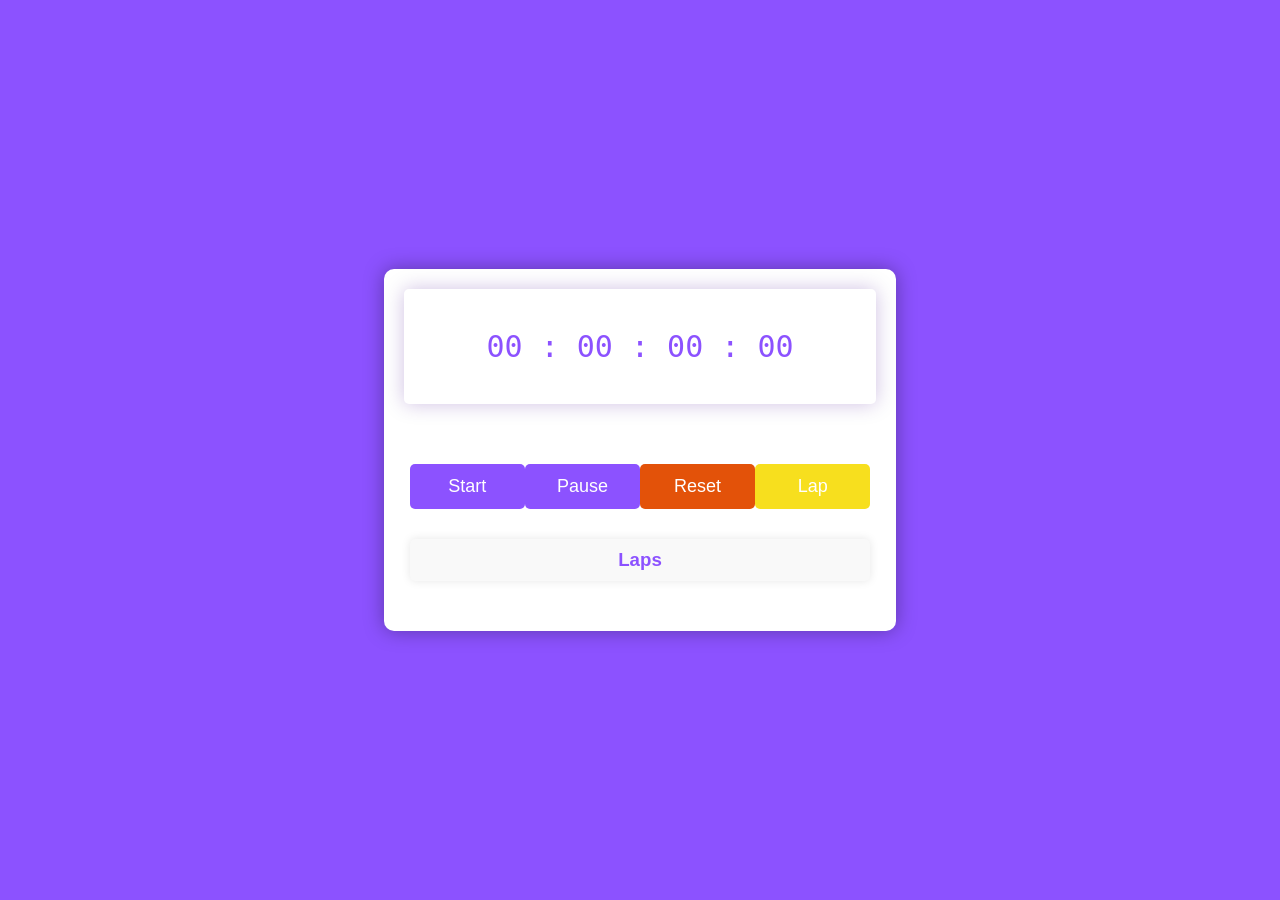
==== index.html @ fc17a27e "Prepare Task 2 for GitHub Pages deployment" ====
<!DOCTYPE html>
<html lang="en">
<head>
    <meta charset="UTF-8">
    <meta http-equiv="X-UA-Compatible" content="IE=edge">
    <meta name="viewport" content="width=device-width, initial-scale=1.0">
    <title>Stopwatch</title>
    <link rel="stylesheet" href="task2.css">
</head>
<body>
    <div class="container">
        <div class="timer-display">
            00 : 00 : 00 : 00
        </div>
        <div class="buttons">
            <button id="start-timer">Start</button>
            <button id="pause-timer">Pause</button>
            <button id="reset-timer">Reset</button>
            <button id="lap-timer">Lap</button>
        </div>
        <div class="laps">
            <h3>Laps</h3>
            <ul id="laps-list"></ul>
        </div>
    </div>

    <script src="task2.js"></script>
</body>
</html>
---- task2.css ----
*,
*:before,
*:after {
    padding: 0;
    margin: 0;
    box-sizing: border-box;
}

body {
    background: #8c52ff;
}

.container {
    background-color: #fff;
    width: 40%;
    min-width: 500px;
    position: absolute;
    transform: translate(-50%, -50%);
    top: 50%;
    left: 50%;
    padding: 20px 0;
    padding-bottom: 50px;
    border-radius: 10px;
    box-shadow: 0 0 20px rgba(0, 0, 0, 0.338);
}

.timer-display {
    position: relative;
    width: 92%;
    background: #fff;
    left: 4%;
    font-family: 'Roboto mono', monospace;
    color: #8c52ff;
    font-size: 30px;
    padding: 40px;
    display: flex;
    align-items: center;
    justify-content: space-around;
    border-radius: 5px;
    box-shadow: 0 0 20px rgba(65, 5, 145, 0.25);
}

.buttons {
    width: 90%;
    margin: 60px auto 0 auto;
    display: flex;
    justify-content: space-around;
}

.buttons button {
    width: 120px;
    height: 45px;
    background-color: #8c52ff;
    color: #fff;
    border: none;
    font-family: 'Poppins', sans-serif;
    font-size: 18px;
    border-radius: 5px;
    cursor: pointer;
    outline: none;
}

.buttons button:nth-last-child(2) {
    background-color: #e35209;
}

.buttons button:nth-last-child(1) {
    background-color: #f7df1e;
}

.buttons button:hover {
    box-shadow: 0 0 20px rgba(0, 0, 0, 0.25);
}

.laps {
    margin-top: 30px;
    width: 90%;
    margin-left: auto;
    margin-right: auto;
    background: #f9f9f9;
    border-radius: 5px;
    padding: 10px;
    box-shadow: 0 0 10px rgba(0, 0, 0, 0.1);
}

.laps h3 {
    font-family: 'Poppins', sans-serif;
    color: #8c52ff;
    text-align: center;
}

.laps ul {
    list-style-type: none;
    padding: 0;
    margin: 0;
    max-height: 150px;
    overflow-y: auto;
}

.laps li {
    font-family: 'Roboto mono', monospace;
    color: #333;
    padding: 5px 10px;
    border-bottom: 1px solid #ccc;
}
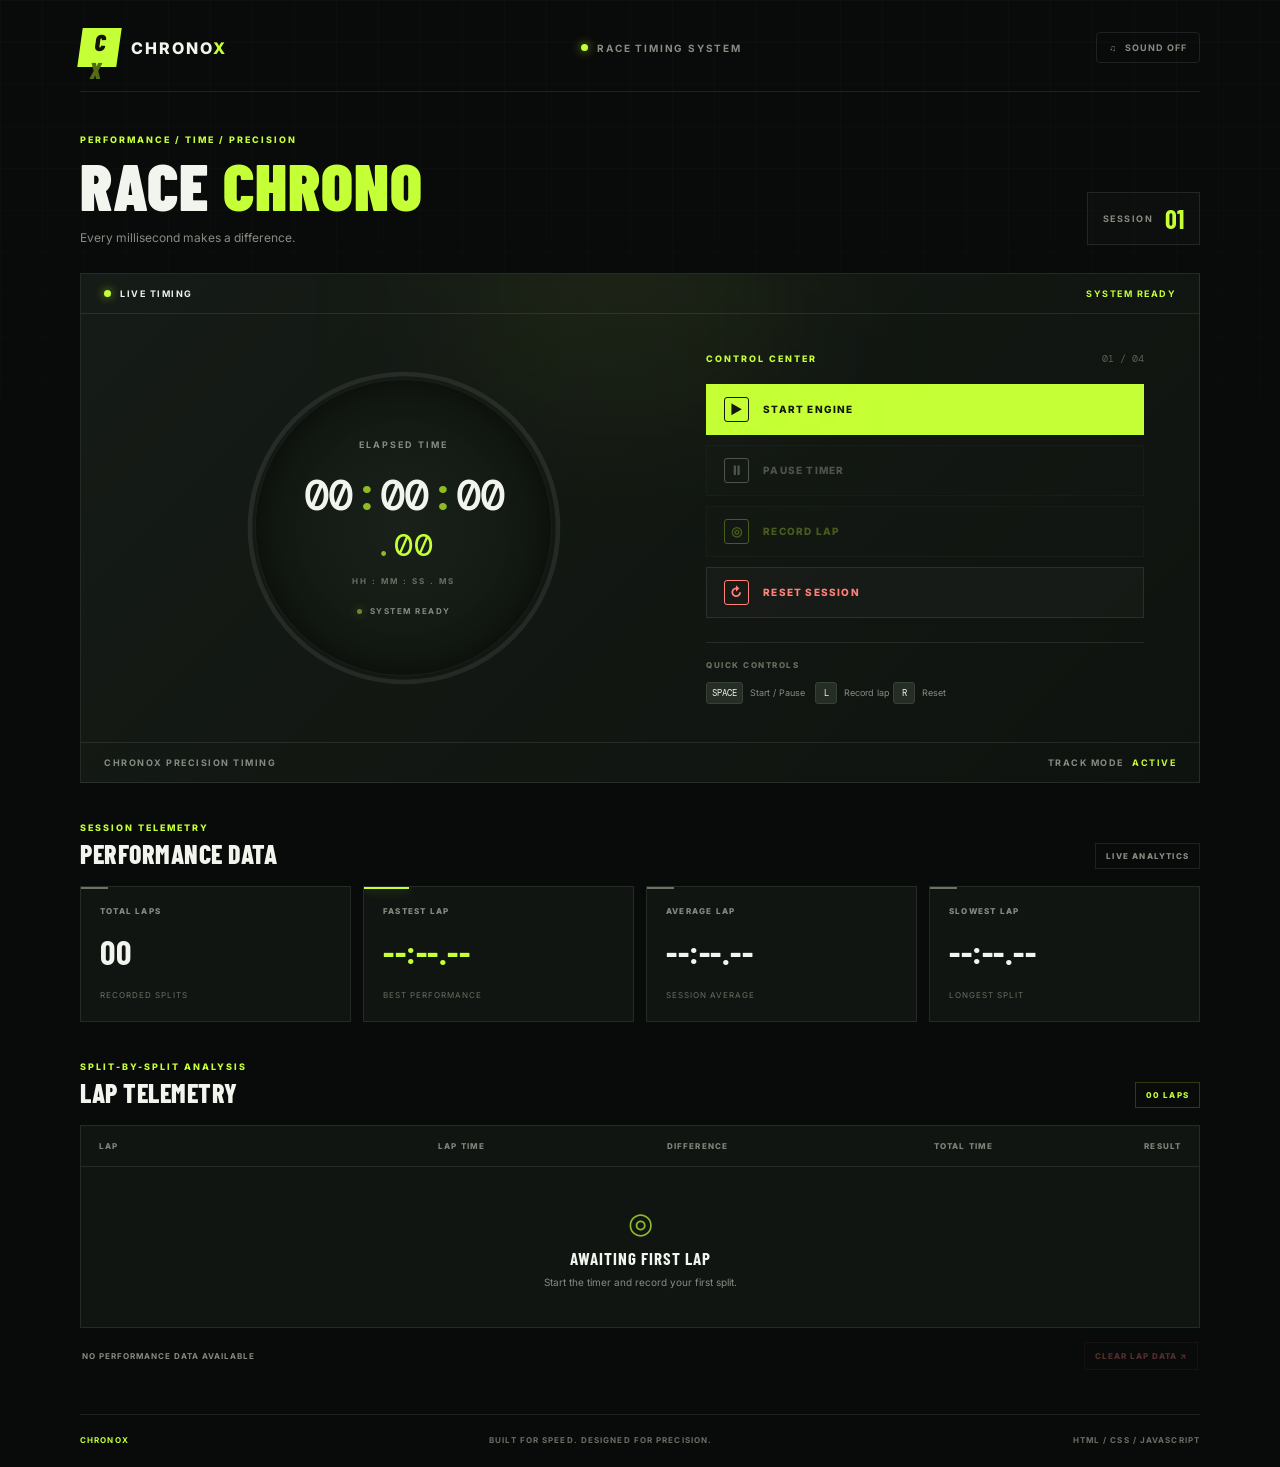
==== commit 3fbb0fc2: "Upgrade Task 2 with racing stopwatch dashboard" ====
--- a/index.html
+++ b/index.html
@@ -1,28 +1,211 @@
+
 <!DOCTYPE html>
 <html lang="en">
 <head>
     <meta charset="UTF-8">
-    <meta http-equiv="X-UA-Compatible" content="IE=edge">
     <meta name="viewport" content="width=device-width, initial-scale=1.0">
-    <title>Stopwatch</title>
+    <meta name="theme-color" content="#090b0a">
+    <title>ChronoX | Racing Stopwatch</title>
+
+    <link rel="preconnect" href="https://fonts.googleapis.com">
+    <link rel="preconnect" href="https://fonts.gstatic.com" crossorigin>
+    <link href="https://fonts.googleapis.com/css2?family=Barlow+Condensed:wght@500;600;700;800;900&family=DM+Mono:wght@400;500&family=Inter:wght@400;500;600;700;800&display=swap" rel="stylesheet">
+
     <link rel="stylesheet" href="task2.css">
 </head>
 <body>
-    <div class="container">
-        <div class="timer-display">
-            00 : 00 : 00 : 00
-        </div>
-        <div class="buttons">
-            <button id="start-timer">Start</button>
-            <button id="pause-timer">Pause</button>
-            <button id="reset-timer">Reset</button>
-            <button id="lap-timer">Lap</button>
-        </div>
-        <div class="laps">
-            <h3>Laps</h3>
-            <ul id="laps-list"></ul>
-        </div>
-    </div>
+
+    <div class="grid-background"></div>
+
+    <main class="dashboard">
+
+        <header class="topbar">
+            <a href="#" class="brand">
+                <span class="brand-mark">C<span>X</span></span>
+                <span class="brand-name">CHRONO<span>X</span></span>
+            </a>
+
+            <div class="session-label">
+                <span class="live-dot"></span>
+                RACE TIMING SYSTEM
+            </div>
+
+            <button id="sound-toggle" class="sound-toggle" type="button" aria-pressed="false">
+                <span id="sound-icon">♫</span>
+                <span id="sound-label">SOUND OFF</span>
+            </button>
+        </header>
+
+        <section class="hero-heading">
+            <div>
+                <p class="section-kicker">PERFORMANCE / TIME / PRECISION</p>
+                <h1>RACE <span>CHRONO</span></h1>
+                <p class="hero-description">Every millisecond makes a difference.</p>
+            </div>
+
+            <div class="session-number">
+                <span>SESSION</span>
+                <strong>01</strong>
+            </div>
+        </section>
+
+        <section class="main-panel">
+
+            <div class="panel-topline">
+                <span><span class="live-dot"></span> LIVE TIMING</span>
+                <span id="timer-status">SYSTEM READY</span>
+            </div>
+
+            <div class="timer-layout">
+
+                <div class="timer-ring">
+                    <svg class="progress-ring" viewBox="0 0 300 300" aria-hidden="true">
+                        <circle class="ring-track" cx="150" cy="150" r="132"></circle>
+                        <circle id="progress-circle" class="ring-progress" cx="150" cy="150" r="132"></circle>
+                    </svg>
+
+                    <div class="ring-content">
+                        <span class="ring-label">ELAPSED TIME</span>
+
+                        <div class="timer-display">
+                            <div class="main-time">
+                                <span id="hours">00</span><span class="colon">:</span><span id="minutes">00</span><span class="colon">:</span><span id="seconds">00</span>
+                            </div>
+                            <div class="millisecond-time">
+                                <span class="decimal">.</span><span id="milliseconds">00</span>
+                            </div>
+                        </div>
+
+                        <span class="timer-caption">HH : MM : SS . MS</span>
+                        <span class="timer-running-indicator">
+                            <span class="live-dot"></span>
+                            <span id="ring-status">STANDBY</span>
+                        </span>
+                    </div>
+                </div>
+
+                <div class="timer-side">
+                    <div class="side-heading">
+                        <span class="section-kicker">CONTROL CENTER</span>
+                        <span class="control-number">01 / 04</span>
+                    </div>
+
+                    <div class="control-buttons">
+                        <button id="start-timer" class="action-btn start-btn" type="button">
+                            <span class="button-symbol">▶</span>
+                            <span>START ENGINE</span>
+                        </button>
+
+                        <button id="pause-timer" class="action-btn pause-btn" type="button" disabled>
+                            <span class="button-symbol">Ⅱ</span>
+                            <span>PAUSE TIMER</span>
+                        </button>
+
+                        <button id="lap-timer" class="action-btn lap-btn" type="button" disabled>
+                            <span class="button-symbol">◎</span>
+                            <span>RECORD LAP</span>
+                        </button>
+
+                        <button id="reset-timer" class="action-btn reset-btn" type="button">
+                            <span class="button-symbol">↻</span>
+                            <span>RESET SESSION</span>
+                        </button>
+                    </div>
+
+                    <div class="shortcut-note">
+                        <span>QUICK CONTROLS</span>
+                        <div><kbd>SPACE</kbd> Start / Pause</div>
+                        <div><kbd>L</kbd> Record lap <kbd>R</kbd> Reset</div>
+                    </div>
+                </div>
+
+            </div>
+
+            <div class="panel-bottomline">
+                <span>CHRONOX PRECISION TIMING</span>
+                <span>TRACK MODE <strong>ACTIVE</strong></span>
+            </div>
+        </section>
+
+        <section class="stats-section">
+            <div class="section-title">
+                <div>
+                    <p class="section-kicker">SESSION TELEMETRY</p>
+                    <h2>PERFORMANCE DATA</h2>
+                </div>
+                <span class="data-tag">LIVE ANALYTICS</span>
+            </div>
+
+            <div class="stats-grid">
+                <article class="stat-card">
+                    <span class="stat-label">TOTAL LAPS</span>
+                    <strong id="total-laps" class="stat-value">00</strong>
+                    <span class="stat-foot">RECORDED SPLITS</span>
+                </article>
+
+                <article class="stat-card fastest-card">
+                    <span class="stat-label">FASTEST LAP</span>
+                    <strong id="best-lap" class="stat-value">--:--.--</strong>
+                    <span class="stat-foot">BEST PERFORMANCE</span>
+                </article>
+
+                <article class="stat-card">
+                    <span class="stat-label">AVERAGE LAP</span>
+                    <strong id="average-lap" class="stat-value">--:--.--</strong>
+                    <span class="stat-foot">SESSION AVERAGE</span>
+                </article>
+
+                <article class="stat-card">
+                    <span class="stat-label">SLOWEST LAP</span>
+                    <strong id="slowest-lap" class="stat-value">--:--.--</strong>
+                    <span class="stat-foot">LONGEST SPLIT</span>
+                </article>
+            </div>
+        </section>
+
+        <section class="laps-section">
+            <div class="section-title">
+                <div>
+                    <p class="section-kicker">SPLIT-BY-SPLIT ANALYSIS</p>
+                    <h2>LAP TELEMETRY</h2>
+                </div>
+
+                <span class="lap-counter" id="lap-count">00 LAPS</span>
+            </div>
+
+            <div class="lap-table">
+                <div class="lap-table-heading">
+                    <span>LAP</span>
+                    <span>LAP TIME</span>
+                    <span>DIFFERENCE</span>
+                    <span>TOTAL TIME</span>
+                    <span>RESULT</span>
+                </div>
+
+                <ul id="laps-list" class="laps-list">
+                    <li class="empty-state">
+                        <span class="empty-symbol">◎</span>
+                        <strong>AWAITING FIRST LAP</strong>
+                        <p>Start the timer and record your first split.</p>
+                    </li>
+                </ul>
+            </div>
+
+            <div class="lap-footer">
+                <span id="lap-insight">NO PERFORMANCE DATA AVAILABLE</span>
+                <button id="clear-laps" class="clear-btn" type="button" disabled>
+                    CLEAR LAP DATA <span>↗</span>
+                </button>
+            </div>
+        </section>
+
+        <footer class="footer">
+            <span>CHRONOX</span>
+            <span>BUILT FOR SPEED. DESIGNED FOR PRECISION.</span>
+            <span>HTML / CSS / JAVASCRIPT</span>
+        </footer>
+
+    </main>
 
     <script src="task2.js"></script>
 </body>
--- a/task2.css
+++ b/task2.css
@@ -1,105 +1,946 @@
-*,
-*:before,
-*:after {
+
+:root {
+    --bg: #090b0a;
+    --panel: #111512;
+    --panel-light: #171d19;
+    --lime: #c5ff35;
+    --lime-dark: #8fbd20;
+    --white: #f2f5ed;
+    --muted: #858d82;
+    --border: rgba(255, 255, 255, 0.09);
+    --red: #ff5c50;
+    --mono: 'DM Mono', monospace;
+    --display: 'Barlow Condensed', sans-serif;
+}
+
+* {
+    margin: 0;
     padding: 0;
-    margin: 0;
     box-sizing: border-box;
 }
 
 body {
-    background: #8c52ff;
-}
-
-.container {
-    background-color: #fff;
-    width: 40%;
-    min-width: 500px;
+    min-height: 100vh;
+    background: var(--bg);
+    color: var(--white);
+    font-family: 'Inter', sans-serif;
+    overflow-x: hidden;
+}
+
+button {
+    font: inherit;
+}
+
+.grid-background {
+    position: fixed;
+    inset: 0;
+    z-index: -1;
+    pointer-events: none;
+    background-image:
+        linear-gradient(rgba(255,255,255,0.018) 1px, transparent 1px),
+        linear-gradient(90deg, rgba(255,255,255,0.018) 1px, transparent 1px);
+    background-size: 42px 42px;
+    mask-image: linear-gradient(to bottom, black, transparent 90%);
+}
+
+.dashboard {
+    width: min(1120px, 92%);
+    margin: auto;
+    padding: 28px 0 22px;
+}
+
+/* HEADER */
+
+.topbar {
+    display: flex;
+    align-items: center;
+    justify-content: space-between;
+    padding-bottom: 24px;
+    border-bottom: 1px solid var(--border);
+}
+
+.brand {
+    display: flex;
+    align-items: center;
+    gap: 12px;
+    color: var(--white);
+    text-decoration: none;
+}
+
+.brand-mark {
+    width: 39px;
+    height: 39px;
+    display: grid;
+    place-items: center;
+    background: var(--lime);
+    color: #10140b;
+    font-family: var(--display);
+    font-size: 23px;
+    font-weight: 900;
+    transform: skew(-8deg);
+}
+
+.brand-mark span {
+    color: #526d15;
+}
+
+.brand-name {
+    font-size: 16px;
+    font-weight: 800;
+    letter-spacing: 2px;
+}
+
+.brand-name span {
+    color: var(--lime);
+}
+
+.session-label {
+    display: flex;
+    align-items: center;
+    gap: 9px;
+    color: var(--muted);
+    font-size: 10px;
+    font-weight: 700;
+    letter-spacing: 1.8px;
+}
+
+.live-dot {
+    display: inline-block;
+    width: 7px;
+    height: 7px;
+    border-radius: 50%;
+    background: var(--lime);
+    box-shadow: 0 0 10px rgba(197, 255, 53, 0.7);
+    flex-shrink: 0;
+}
+
+.sound-toggle {
+    display: flex;
+    align-items: center;
+    gap: 8px;
+    padding: 9px 12px;
+    color: var(--muted);
+    background: transparent;
+    border: 1px solid var(--border);
+    border-radius: 4px;
+    font-size: 9px;
+    font-weight: 700;
+    letter-spacing: 1px;
+    cursor: pointer;
+    transition: 0.2s ease;
+}
+
+.sound-toggle:hover,
+.sound-toggle[aria-pressed="true"] {
+    color: var(--lime);
+    border-color: rgba(197, 255, 53, 0.45);
+}
+
+/* HERO */
+
+.hero-heading {
+    display: flex;
+    justify-content: space-between;
+    align-items: end;
+    padding: 42px 0 28px;
+}
+
+.section-kicker {
+    color: var(--lime);
+    font-size: 9px;
+    font-weight: 800;
+    letter-spacing: 2px;
+}
+
+.hero-heading h1 {
+    margin-top: 9px;
+    font-family: var(--display);
+    font-size: clamp(43px, 7vw, 66px);
+    line-height: 0.95;
+    font-weight: 900;
+    letter-spacing: 1px;
+}
+
+.hero-heading h1 span {
+    color: var(--lime);
+}
+
+.hero-description {
+    margin-top: 13px;
+    color: var(--muted);
+    font-size: 12px;
+}
+
+.session-number {
+    display: flex;
+    align-items: center;
+    gap: 12px;
+    padding: 10px 15px;
+    border: 1px solid var(--border);
+    background: rgba(255,255,255,0.02);
+}
+
+.session-number span {
+    color: var(--muted);
+    font-size: 9px;
+    letter-spacing: 1.5px;
+    font-weight: 700;
+}
+
+.session-number strong {
+    font-family: var(--display);
+    font-size: 26px;
+    color: var(--lime);
+}
+
+/* MAIN TIMER PANEL */
+
+.main-panel {
+    background: linear-gradient(135deg, #151b16, #0f130f);
+    border: 1px solid var(--border);
+    position: relative;
+    overflow: hidden;
+}
+
+.main-panel::before {
+    content: "";
     position: absolute;
-    transform: translate(-50%, -50%);
-    top: 50%;
-    left: 50%;
-    padding: 20px 0;
-    padding-bottom: 50px;
-    border-radius: 10px;
-    box-shadow: 0 0 20px rgba(0, 0, 0, 0.338);
+    width: 300px;
+    height: 300px;
+    top: -180px;
+    left: 35%;
+    background: rgba(197, 255, 53, 0.06);
+    filter: blur(90px);
+    pointer-events: none;
+}
+
+.panel-topline,
+.panel-bottomline {
+    display: flex;
+    align-items: center;
+    justify-content: space-between;
+    padding: 14px 23px;
+    color: var(--muted);
+    font-size: 9px;
+    font-weight: 700;
+    letter-spacing: 1.5px;
+    border-bottom: 1px solid var(--border);
+}
+
+.panel-topline > span:first-child {
+    display: flex;
+    align-items: center;
+    gap: 9px;
+    color: var(--white);
+}
+
+#timer-status {
+    color: var(--lime);
+}
+
+.timer-layout {
+    display: grid;
+    grid-template-columns: 1.1fr 0.9fr;
+    align-items: center;
+    gap: 35px;
+    padding: 38px 55px;
+}
+
+/* CIRCULAR TIMER */
+
+.timer-ring {
+    width: min(100%, 350px);
+    aspect-ratio: 1;
+    position: relative;
+    margin: auto;
+    display: grid;
+    place-items: center;
+}
+
+.progress-ring {
+    position: absolute;
+    inset: 0;
+    width: 100%;
+    height: 100%;
+    transform: rotate(-90deg);
+    overflow: visible;
+}
+
+.ring-track,
+.ring-progress {
+    fill: none;
+    stroke-width: 4;
+}
+
+.ring-track {
+    stroke: rgba(255,255,255,0.08);
+}
+
+.ring-progress {
+    stroke: var(--lime);
+    stroke-linecap: round;
+    stroke-dasharray: 829.38;
+    stroke-dashoffset: 829.38;
+    filter: drop-shadow(0 0 7px rgba(197,255,53,0.45));
+    transition: stroke-dashoffset 0.08s linear;
+}
+
+.ring-content {
+    position: relative;
+    z-index: 1;
+    display: flex;
+    flex-direction: column;
+    align-items: center;
+    justify-content: center;
+    width: 85%;
+    height: 85%;
+    border-radius: 50%;
+    background: radial-gradient(circle, #1a211a 0%, #111711 68%, #101410 100%);
+    border: 1px solid rgba(255,255,255,0.035);
+    box-shadow: inset 0 0 35px rgba(0,0,0,0.4);
+}
+
+.ring-label {
+    font-size: 9px;
+    letter-spacing: 2px;
+    color: var(--muted);
+    font-weight: 700;
 }
 
 .timer-display {
+    margin-top: 17px;
+    text-align: center;
+    font-family: var(--mono);
+    font-variant-numeric: tabular-nums;
+}
+
+.main-time {
+    display: flex;
+    align-items: center;
+    justify-content: center;
+    font-size: clamp(27px, 4vw, 43px);
+    letter-spacing: -2px;
+    font-weight: 500;
+    white-space: nowrap;
+}
+
+.colon {
+    color: var(--lime-dark);
+    padding: 0 2px;
+}
+
+.millisecond-time {
+    margin-top: 1px;
+    color: var(--lime);
+    font-size: 32px;
+    letter-spacing: 1px;
+}
+
+.decimal {
+    color: var(--lime-dark);
+}
+
+.timer-caption {
+    margin-top: 10px;
+    color: #687264;
+    font-size: 8px;
+    letter-spacing: 2px;
+    font-weight: 700;
+}
+
+.timer-running-indicator {
+    display: flex;
+    align-items: center;
+    gap: 8px;
+    margin-top: 20px;
+    color: var(--muted);
+    font-size: 8px;
+    font-weight: 700;
+    letter-spacing: 1.5px;
+}
+
+.timer-running-indicator .live-dot {
+    width: 5px;
+    height: 5px;
+    opacity: 0.5;
+}
+
+body.running .timer-running-indicator .live-dot {
+    opacity: 1;
+    animation: pulse 1s infinite;
+}
+
+/* CONTROLS */
+
+.timer-side {
+    min-width: 0;
+}
+
+.side-heading {
+    display: flex;
+    justify-content: space-between;
+    align-items: center;
+    margin-bottom: 19px;
+}
+
+.control-number {
+    color: #586052;
+    font-family: var(--mono);
+    font-size: 10px;
+}
+
+.control-buttons {
+    display: grid;
+    gap: 10px;
+}
+
+.action-btn {
+    min-height: 51px;
+    display: flex;
+    align-items: center;
+    gap: 14px;
+    padding: 0 17px;
+    text-align: left;
+    border: 1px solid var(--border);
+    background: rgba(255,255,255,0.025);
+    color: var(--white);
+    font-size: 10px;
+    font-weight: 800;
+    letter-spacing: 1.2px;
+    cursor: pointer;
+    transition: 0.2s ease;
+}
+
+.action-btn:not(:disabled):hover {
+    transform: translateX(4px);
+    border-color: rgba(197,255,53,0.4);
+}
+
+.action-btn:disabled {
+    opacity: 0.3;
+    cursor: not-allowed;
+}
+
+.button-symbol {
+    display: grid;
+    place-items: center;
+    width: 25px;
+    height: 25px;
+    font-size: 13px;
+    border: 1px solid currentColor;
+    border-radius: 3px;
+}
+
+.start-btn {
+    background: var(--lime);
+    color: #11160b;
+    border-color: var(--lime);
+}
+
+.start-btn:not(:disabled):hover {
+    background: #d6ff69;
+}
+
+.pause-btn {
+    color: #d9e1d4;
+}
+
+.lap-btn {
+    color: var(--lime);
+}
+
+.reset-btn {
+    color: #ff8279;
+}
+
+.shortcut-note {
+    display: flex;
+    flex-wrap: wrap;
+    align-items: center;
+    gap: 10px;
+    margin-top: 24px;
+    padding-top: 17px;
+    border-top: 1px solid var(--border);
+    color: var(--muted);
+    font-size: 9px;
+}
+
+.shortcut-note > span {
+    width: 100%;
+    color: #657060;
+    font-size: 8px;
+    letter-spacing: 1.5px;
+    font-weight: 800;
+    margin-bottom: 2px;
+}
+
+kbd {
+    display: inline-block;
+    min-width: 22px;
+    padding: 4px 5px;
+    margin-right: 4px;
+    color: var(--white);
+    background: #252d25;
+    border: 1px solid #374037;
+    border-radius: 3px;
+    text-align: center;
+    font-family: var(--mono);
+    font-size: 9px;
+}
+
+.panel-bottomline {
+    border-top: 1px solid var(--border);
+    border-bottom: 0;
+}
+
+.panel-bottomline strong {
+    color: var(--lime);
+    margin-left: 5px;
+}
+
+/* PERFORMANCE DATA */
+
+.stats-section,
+.laps-section {
+    margin-top: 39px;
+}
+
+.section-title {
+    display: flex;
+    align-items: end;
+    justify-content: space-between;
+    margin-bottom: 17px;
+}
+
+.section-title h2 {
+    margin-top: 5px;
+    font-family: var(--display);
+    font-size: 26px;
+    font-weight: 800;
+    letter-spacing: 0.5px;
+}
+
+.data-tag,
+.lap-counter {
+    padding: 7px 10px;
+    border: 1px solid var(--border);
+    color: var(--muted);
+    font-size: 8px;
+    font-weight: 800;
+    letter-spacing: 1.2px;
+}
+
+.stats-grid {
+    display: grid;
+    grid-template-columns: repeat(4, 1fr);
+    gap: 12px;
+}
+
+.stat-card {
+    min-width: 0;
+    padding: 19px;
+    background: var(--panel);
+    border: 1px solid var(--border);
     position: relative;
-    width: 92%;
-    background: #fff;
-    left: 4%;
-    font-family: 'Roboto mono', monospace;
-    color: #8c52ff;
-    font-size: 30px;
-    padding: 40px;
-    display: flex;
-    align-items: center;
-    justify-content: space-around;
-    border-radius: 5px;
-    box-shadow: 0 0 20px rgba(65, 5, 145, 0.25);
-}
-
-.buttons {
-    width: 90%;
-    margin: 60px auto 0 auto;
-    display: flex;
-    justify-content: space-around;
-}
-
-.buttons button {
-    width: 120px;
-    height: 45px;
-    background-color: #8c52ff;
-    color: #fff;
-    border: none;
-    font-family: 'Poppins', sans-serif;
-    font-size: 18px;
-    border-radius: 5px;
+    overflow: hidden;
+}
+
+.stat-card::after {
+    content: "";
+    position: absolute;
+    top: 0;
+    left: 0;
+    width: 27px;
+    height: 2px;
+    background: #697464;
+}
+
+.fastest-card::after {
+    width: 45px;
+    background: var(--lime);
+    box-shadow: 0 0 12px rgba(197,255,53,0.4);
+}
+
+.stat-label {
+    display: block;
+    color: var(--muted);
+    font-size: 8px;
+    font-weight: 800;
+    letter-spacing: 1.2px;
+}
+
+.stat-value {
+    display: block;
+    margin: 15px 0 10px;
+    font-family: var(--display);
+    font-size: clamp(23px, 3vw, 34px);
+    font-weight: 700;
+    white-space: nowrap;
+    letter-spacing: 0.5px;
+}
+
+.fastest-card .stat-value {
+    color: var(--lime);
+}
+
+.stat-foot {
+    color: #667061;
+    font-size: 8px;
+    letter-spacing: 1px;
+}
+
+/* LAP TELEMETRY */
+
+.laps-section {
+    margin-bottom: 30px;
+}
+
+.lap-counter {
+    color: var(--lime);
+    border-color: rgba(197,255,53,0.2);
+}
+
+.lap-table {
+    background: var(--panel);
+    border: 1px solid var(--border);
+}
+
+.lap-table-heading,
+.lap-item {
+    display: grid;
+    grid-template-columns: 0.55fr 1.15fr 1.05fr 1.15fr 0.8fr;
+    align-items: center;
+    gap: 12px;
+}
+
+.lap-table-heading {
+    padding: 15px 18px;
+    color: #7c8578;
+    border-bottom: 1px solid var(--border);
+    font-size: 8px;
+    font-weight: 800;
+    letter-spacing: 1.1px;
+}
+
+.lap-table-heading span:not(:first-child),
+.lap-item span:not(:first-child) {
+    text-align: right;
+}
+
+.laps-list {
+    list-style: none;
+    max-height: 310px;
+    overflow-y: auto;
+}
+
+.laps-list::-webkit-scrollbar {
+    width: 4px;
+}
+
+.laps-list::-webkit-scrollbar-thumb {
+    background: #48513f;
+}
+
+.lap-item {
+    padding: 16px 18px;
+    border-bottom: 1px solid var(--border);
+    font-family: var(--mono);
+    font-size: 11px;
+    animation: lap-in 0.3s ease;
+}
+
+.lap-item:last-child {
+    border-bottom: 0;
+}
+
+.lap-item.best-lap {
+    background: rgba(197,255,53,0.055);
+}
+
+.lap-number {
+    color: var(--muted);
+}
+
+.lap-time {
+    color: var(--white);
+}
+
+.lap-difference {
+    color: var(--muted);
+}
+
+.lap-difference.faster {
+    color: var(--lime);
+}
+
+.lap-difference.slower {
+    color: var(--red);
+}
+
+.lap-total {
+    color: #b2c0a9;
+}
+
+.lap-result {
+    display: inline-block;
+    justify-self: end;
+    padding: 5px 7px;
+    font-family: 'Inter', sans-serif;
+    font-size: 8px;
+    font-weight: 800;
+    letter-spacing: 0.5px;
+    background: rgba(255,255,255,0.05);
+    color: var(--muted);
+}
+
+.lap-result.fastest {
+    color: var(--lime);
+    background: rgba(197,255,53,0.1);
+}
+
+.lap-result.slower {
+    color: #ff8279;
+    background: rgba(255,92,80,0.08);
+}
+
+.empty-state {
+    min-height: 160px;
+    display: flex;
+    flex-direction: column;
+    align-items: center;
+    justify-content: center;
+    gap: 8px;
+    text-align: center;
+}
+
+.empty-symbol {
+    color: var(--lime);
+    font-size: 29px;
+    opacity: 0.7;
+}
+
+.empty-state strong {
+    font-family: var(--display);
+    font-size: 17px;
+    letter-spacing: 1px;
+}
+
+.empty-state p {
+    color: var(--muted);
+    font-size: 10px;
+}
+
+.lap-footer {
+    display: flex;
+    justify-content: space-between;
+    align-items: center;
+    gap: 12px;
+    padding: 14px 2px;
+}
+
+#lap-insight {
+    color: var(--muted);
+    font-size: 8px;
+    font-weight: 700;
+    letter-spacing: 1px;
+}
+
+.clear-btn {
+    padding: 8px 10px;
+    color: #ff8279;
+    background: transparent;
+    border: 1px solid rgba(255,130,121,0.2);
+    font-size: 8px;
+    font-weight: 800;
+    letter-spacing: 1px;
     cursor: pointer;
-    outline: none;
-}
-
-.buttons button:nth-last-child(2) {
-    background-color: #e35209;
-}
-
-.buttons button:nth-last-child(1) {
-    background-color: #f7df1e;
-}
-
-.buttons button:hover {
-    box-shadow: 0 0 20px rgba(0, 0, 0, 0.25);
-}
-
-.laps {
-    margin-top: 30px;
-    width: 90%;
-    margin-left: auto;
-    margin-right: auto;
-    background: #f9f9f9;
-    border-radius: 5px;
-    padding: 10px;
-    box-shadow: 0 0 10px rgba(0, 0, 0, 0.1);
-}
-
-.laps h3 {
-    font-family: 'Poppins', sans-serif;
-    color: #8c52ff;
-    text-align: center;
-}
-
-.laps ul {
-    list-style-type: none;
-    padding: 0;
-    margin: 0;
-    max-height: 150px;
-    overflow-y: auto;
-}
-
-.laps li {
-    font-family: 'Roboto mono', monospace;
-    color: #333;
-    padding: 5px 10px;
-    border-bottom: 1px solid #ccc;
-}
+}
+
+.clear-btn:hover:not(:disabled) {
+    background: rgba(255,130,121,0.08);
+}
+
+.clear-btn:disabled {
+    opacity: 0.3;
+    cursor: not-allowed;
+}
+
+/* FOOTER */
+
+.footer {
+    display: flex;
+    justify-content: space-between;
+    gap: 15px;
+    padding-top: 20px;
+    border-top: 1px solid var(--border);
+    color: #687163;
+    font-size: 8px;
+    font-weight: 700;
+    letter-spacing: 1.1px;
+}
+
+.footer span:first-child {
+    color: var(--lime);
+}
+
+/* ANIMATIONS */
+
+@keyframes pulse {
+    0%, 100% {
+        box-shadow: 0 0 3px var(--lime);
+        opacity: 1;
+    }
+    50% {
+        box-shadow: 0 0 12px var(--lime);
+        opacity: 0.5;
+    }
+}
+
+@keyframes lap-in {
+    from {
+        opacity: 0;
+        transform: translateY(7px);
+    }
+    to {
+        opacity: 1;
+        transform: translateY(0);
+    }
+}
+
+/* RESPONSIVE */
+
+@media (max-width: 850px) {
+    .timer-layout {
+        grid-template-columns: 1fr;
+        gap: 35px;
+        padding: 30px;
+    }
+
+    .timer-ring {
+        width: min(100%, 320px);
+    }
+
+    .timer-side {
+        width: min(100%, 430px);
+        margin: auto;
+    }
+
+    .stats-grid {
+        grid-template-columns: repeat(2, 1fr);
+    }
+}
+
+@media (max-width: 560px) {
+    .dashboard {
+        width: 94%;
+        padding-top: 18px;
+    }
+
+    .topbar {
+        gap: 10px;
+        flex-wrap: wrap;
+    }
+
+    .brand-name {
+        font-size: 13px;
+    }
+
+    .session-label {
+        order: 3;
+        width: 100%;
+        padding-top: 5px;
+        font-size: 8px;
+    }
+
+    .sound-toggle {
+        margin-left: auto;
+    }
+
+    .hero-heading {
+        padding: 32px 0 22px;
+    }
+
+    .hero-heading h1 {
+        font-size: 46px;
+    }
+
+    .session-number {
+        gap: 7px;
+        padding: 7px;
+    }
+
+    .session-number span {
+        font-size: 7px;
+    }
+
+    .session-number strong {
+        font-size: 21px;
+    }
+
+    .timer-layout {
+        padding: 28px 16px;
+    }
+
+    .timer-ring {
+        width: min(100%, 290px);
+    }
+
+    .main-time {
+        font-size: clamp(28px, 9vw, 38px);
+    }
+
+    .millisecond-time {
+        font-size: 28px;
+    }
+
+    .panel-topline,
+    .panel-bottomline {
+        padding: 12px;
+        font-size: 8px;
+    }
+
+    .stats-grid {
+        gap: 8px;
+    }
+
+    .stat-card {
+        padding: 14px 11px;
+    }
+
+    .stat-value {
+        font-size: clamp(21px, 6vw, 29px);
+    }
+
+    .lap-table {
+        overflow-x: auto;
+    }
+
+    .lap-table-heading,
+    .lap-item {
+        min-width: 600px;
+    }
+
+    .lap-table-heading {
+        padding: 13px 12px;
+    }
+
+    .lap-item {
+        padding: 14px 12px;
+    }
+
+    .footer {
+        flex-direction: column;
+        align-items: center;
+        text-align: center;
+        line-height: 1.5;
+    }
+}
+
+@media (prefers-reduced-motion: reduce) {
+    *,
+    *::before,
+    *::after {
+        animation-duration: 0.01ms !important;
+        transition-duration: 0.01ms !important;
+    }
+}
